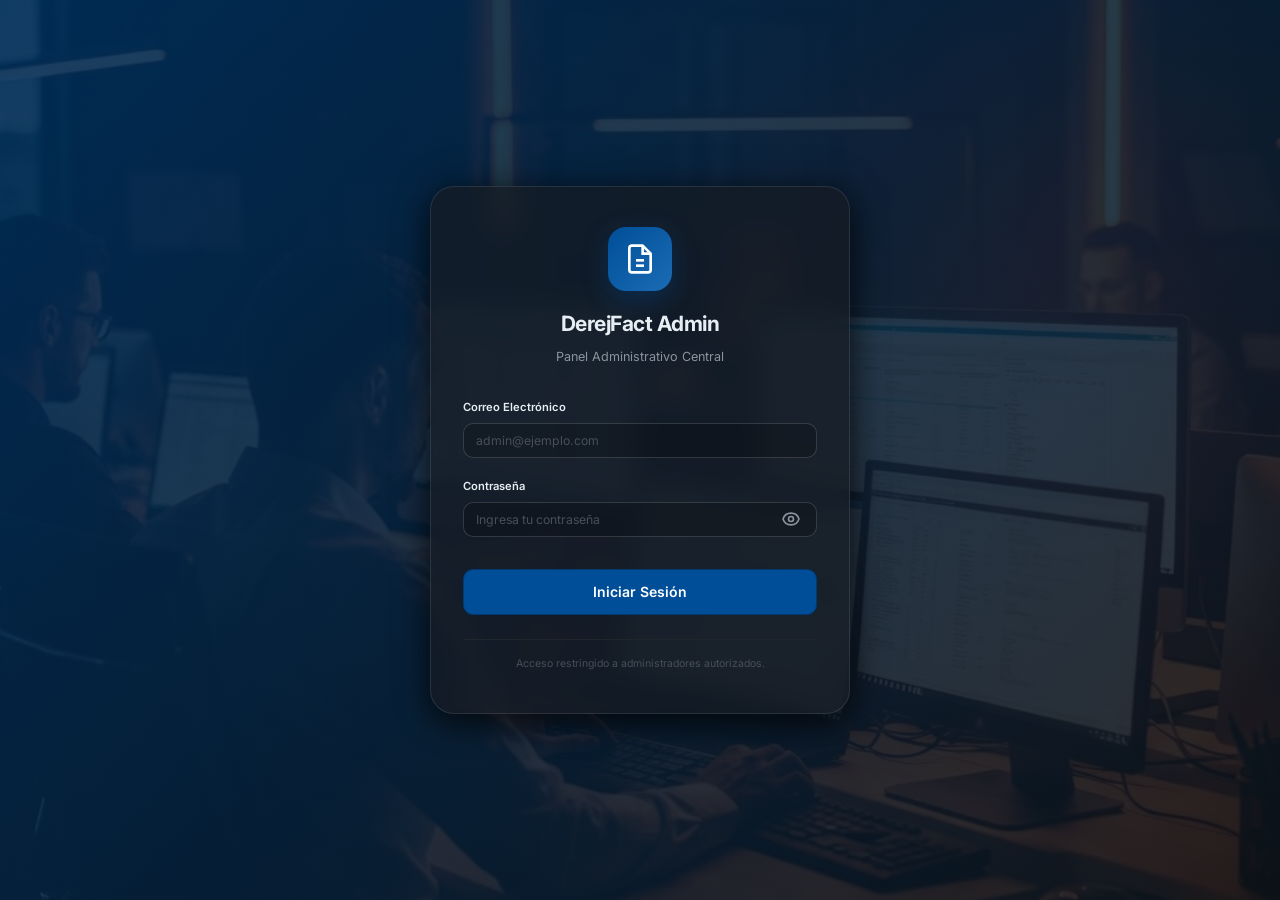
==== index.html @ fd986bae "feat: implement initial dashboard and module pages for admin interface" ====
<!DOCTYPE html>
<html lang="es" data-theme="dark">
<head>
    <meta charset="UTF-8">
    <meta name="viewport" content="width=device-width, initial-scale=1.0">
    <title>Login - DerejFact Admin</title>
    <!-- Configuración y Tokens de Diseño -->
    <script src="js/config.js"></script>
    <link href="https://fonts.googleapis.com/css2?family=Inter:wght@400;500;600;700&display=swap" rel="stylesheet">
    <link rel="stylesheet" href="css/variables.css">
    <link rel="stylesheet" href="css/components.css">
    <link rel="stylesheet" href="index.css">
</head>
<body>
    <div class="login-wrapper">
        <div class="login-overlay"></div>
        <div class="login-card card">
            
            <div class="login-header">
                <div class="login-logo">
                    <svg xmlns="http://www.w3.org/2000/svg" fill="none" viewBox="0 0 24 24" stroke="currentColor" stroke-width="2">
                        <path stroke-linecap="round" stroke-linejoin="round" d="M14 2H6a2 2 0 0 0-2 2v16a2 2 0 0 0 2 2h12a2 2 0 0 0 2-2V8z"></path>
                        <polyline points="14 2 14 8 20 8"></polyline>
                        <line x1="9" y1="13" x2="15" y2="13"></line>
                        <line x1="9" y1="17" x2="15" y2="17"></line>
                    </svg>
                </div>
                <h1 class="login-title">DerejFact Admin</h1>
                <p class="login-subtitle">Panel Administrativo Central</p>
            </div>

            <form id="loginForm" class="login-form">
                <div class="form-group">
                    <label class="form-label" for="email">Correo Electrónico</label>
                    <input type="email" id="email" class="form-input" placeholder="admin@ejemplo.com" required autocomplete="email">
                </div>

                <div class="form-group">
                    <label class="form-label" for="password">Contraseña</label>
                    <div class="password-wrapper">
                        <input type="password" id="password" class="form-input" placeholder="Ingresa tu contraseña" required autocomplete="current-password">
                        <button type="button" class="btn-toggle-password" id="btnTogglePassword" aria-label="Mostrar contraseña">
                            <svg xmlns="http://www.w3.org/2000/svg" fill="none" viewBox="0 0 24 24" stroke="currentColor" stroke-width="2" class="eye-icon">
                                <path stroke-linecap="round" stroke-linejoin="round" d="M15 12a3 3 0 11-6 0 3 3 0 016 0z" />
                                <path stroke-linecap="round" stroke-linejoin="round" d="M2.458 12C3.732 7.943 7.523 5 12 5c4.478 0 8.268 2.943 9.542 7-1.274 4.057-5.064 7-9.542 7-4.477 0-8.268-2.943-9.542-7z" />
                            </svg>
                        </button>
                    </div>
                </div>

                <div class="form-actions">
                    <button type="submit" class="btn btn-primary btn-submit" id="submitBtn">
                        <span class="btn-text">Iniciar Sesión</span>
                        <div class="spinner-inline hidden" id="loginSpinner">
                            <svg class="spinner" viewBox="0 0 50 50">
                                <circle class="path" cx="25" cy="25" r="20" fill="none" stroke-width="5"></circle>
                            </svg>
                        </div>
                    </button>
                </div>
            </form>

            <div class="login-footer">
                <p class="form-hint">Acceso restringido a administradores autorizados.</p>
            </div>
        </div>
    </div>

    <div id="toastContainer" class="toast-container"></div>

    <script src="js/auth.js"></script>
    <script src="js/layout.js"></script>
    <script src="index.js"></script>
</body>
</html>
---- css/variables.css ----
/* ============================================================
   DerejFact Admin — Design Tokens
   Dark mode por defecto. Light mode con data-theme="light"
   ============================================================ */

:root {
  /* ── Colores primarios ─────────────────────────────────── */
  --primary:         #004e98;
  --primary-dark:    #003a72;
  --primary-light:   #1a6cb5;
  --primary-glow:    rgba(0, 78, 152, 0.35);
  --primary-subtle:  rgba(0, 78, 152, 0.12);

  /* ── Verde fiscal (e-CF / DGII) ────────────────────────── */
  --accent:          #00a651;
  --accent-dark:     #008040;
  --accent-subtle:   rgba(0, 166, 81, 0.12);

  /* ── Estados ──────────────────────────────────────────── */
  --danger:          #f44336;
  --danger-dark:     #c62828;
  --danger-subtle:   rgba(244, 67, 54, 0.12);
  --warning:         #f59e0b;
  --warning-dark:    #b45309;
  --warning-subtle:  rgba(245, 158, 11, 0.12);
  --info:            #0288d1;
  --info-subtle:     rgba(2, 136, 209, 0.12);

  /* ── Fondo y superficies (DARK MODE — default) ────────── */
  --bg:              #0d1117;
  --bg-secondary:    #161b22;
  --surface:         #1c2333;
  --surface-2:       #222d42;
  --surface-hover:   #263045;
  --border:          #30363d;
  --border-subtle:   #21262d;

  /* ── Texto (DARK MODE) ────────────────────────────────── */
  --text:            #e6edf3;
  --text-muted:      #8b949e;
  --text-disabled:   #484f58;

  /* ── Sidebar (DARK MODE) ──────────────────────────────── */
  --sidebar-bg:           #010409;
  --sidebar-border:       #21262d;
  --sidebar-item-hover:   #1c2333;
  --sidebar-item-active:  #1a3a5c;
  --sidebar-text:         #8b949e;
  --sidebar-text-active:  #e6edf3;
  --sidebar-icon-active:  #004e98;
  --sidebar-width:        260px;
  --topbar-height:        60px;

  /* ── Tipografía ───────────────────────────────────────── */
  --font:       'Inter', system-ui, -apple-system, sans-serif;
  --font-mono:  'JetBrains Mono', 'Fira Code', 'Consolas', monospace;

  /* ── Sombras ──────────────────────────────────────────── */
  --shadow-sm:   0 1px 3px rgba(0, 0, 0, 0.4);
  --shadow:      0 4px 12px rgba(0, 0, 0, 0.5);
  --shadow-lg:   0 10px 30px rgba(0, 0, 0, 0.6);
  --shadow-glow: 0 0 24px rgba(0, 78, 152, 0.4);

  /* ── Bordes redondeados ───────────────────────────────── */
  --radius-sm:   6px;
  --radius:      10px;
  --radius-lg:   16px;
  --radius-xl:   24px;
  --radius-full: 9999px;

  /* ── Transiciones ─────────────────────────────────────── */
  --transition:      0.18s ease;
  --transition-slow: 0.35s ease;

  /* ── Z-index ──────────────────────────────────────────── */
  --z-sidebar: 100;
  --z-topbar:  90;
  --z-modal:   200;
  --z-toast:   300;
}

/* ── Light mode (activado con data-theme="light") ────────── */
[data-theme="light"] {
  --bg:             #f4f6fa;
  --bg-secondary:   #eef0f5;
  --surface:        #ffffff;
  --surface-2:      #f8f9fd;
  --surface-hover:  #f0f3fa;
  --border:         #e2e8f0;
  --border-subtle:  #eef2f7;
  --text:           #1a2332;
  --text-muted:     #64748b;
  --text-disabled:  #cbd5e0;

  --sidebar-bg:           #002d5a;
  --sidebar-border:       #003a72;
  --sidebar-item-hover:   #003a72;
  --sidebar-item-active:  #004e98;
  --sidebar-text:         #93c5fd;
  --sidebar-text-active:  #ffffff;
  --sidebar-icon-active:  #60b4ff;

  --shadow-sm:   0 1px 3px rgba(0, 0, 0, 0.06);
  --shadow:      0 4px 12px rgba(0, 0, 0, 0.1);
  --shadow-lg:   0 10px 30px rgba(0, 0, 0, 0.14);
  --shadow-glow: 0 0 24px rgba(0, 78, 152, 0.2);
}

/* ── Reset base ───────────────────────────────────────────── */
*, *::before, *::after { box-sizing: border-box; margin: 0; padding: 0; }

html { font-size: 14px; }

body {
  font-family: var(--font);
  background-color: var(--bg);
  color: var(--text);
  line-height: 1.6;
  -webkit-font-smoothing: antialiased;
}

a { color: var(--primary-light); text-decoration: none; }
a:hover { text-decoration: underline; }

svg { display: block; }

::-webkit-scrollbar { width: 6px; height: 6px; }
::-webkit-scrollbar-track { background: var(--bg-secondary); }
::-webkit-scrollbar-thumb { background: var(--border); border-radius: var(--radius-full); }
::-webkit-scrollbar-thumb:hover { background: var(--text-disabled); }
---- css/components.css ----
/* ============================================================
   DerejFact Admin — Components
   Buttons, Cards, Tables, Badges, Modals, Toasts, Forms
   ============================================================ */

/* ── BUTTONS ──────────────────────────────────────────────── */
.btn {
  display: inline-flex; align-items: center; gap: 7px;
  padding: 8px 16px; border-radius: var(--radius); font-family: var(--font);
  font-size: 0.85rem; font-weight: 600; cursor: pointer; border: 1px solid transparent;
  transition: background var(--transition), border-color var(--transition),
              box-shadow var(--transition), transform var(--transition);
  white-space: nowrap; text-decoration: none;
}
.btn:active { transform: scale(0.97); }
.btn svg { width: 16px; height: 16px; flex-shrink: 0; }
.btn:disabled { opacity: 0.5; cursor: not-allowed; pointer-events: none; }

.btn-primary { background: var(--primary); color: #fff; border-color: var(--primary-dark); }
.btn-primary:hover { background: var(--primary-dark); box-shadow: var(--shadow-glow); }

.btn-accent { background: var(--accent); color: #fff; border-color: var(--accent-dark); }
.btn-accent:hover { background: var(--accent-dark); }

.btn-danger { background: var(--danger); color: #fff; border-color: var(--danger-dark); }
.btn-danger:hover { background: var(--danger-dark); }

.btn-outline {
  background: transparent; color: var(--text-muted); border-color: var(--border);
}
.btn-outline:hover { background: var(--surface); color: var(--text); border-color: var(--text-muted); }

.btn-ghost { background: transparent; border-color: transparent; color: var(--text-muted); }
.btn-ghost:hover { background: var(--surface-hover); color: var(--text); }

.btn-sm { padding: 5px 10px; font-size: 0.78rem; }
.btn-icon { padding: 7px; border-radius: var(--radius-sm); }

/* ── CARDS ────────────────────────────────────────────────── */
.card {
  background: var(--surface); border: 1px solid var(--border);
  border-radius: var(--radius-lg); padding: 20px; box-shadow: var(--shadow-sm);
}
.card-header {
  display: flex; align-items: center; justify-content: space-between;
  margin-bottom: 16px; padding-bottom: 14px; border-bottom: 1px solid var(--border-subtle);
}
.card-title { font-size: 1rem; font-weight: 600; color: var(--text); }

/* KPI Cards */
.kpi-grid {
  display: grid;
  grid-template-columns: repeat(auto-fill, minmax(180px, 1fr));
  gap: 16px;
  margin-bottom: 24px;
}
.kpi-card {
  background: var(--surface); border: 1px solid var(--border);
  border-radius: var(--radius-lg); padding: 18px 20px;
  display: flex; align-items: flex-start; gap: 14px;
  transition: box-shadow var(--transition), transform var(--transition), border-color var(--transition);
  cursor: default;
}
.kpi-card:hover { box-shadow: var(--shadow); transform: translateY(-1px); border-color: var(--primary); }
.kpi-icon {
  width: 44px; height: 44px; border-radius: var(--radius);
  display: flex; align-items: center; justify-content: center; flex-shrink: 0;
}
.kpi-icon svg { width: 22px; height: 22px; }
.kpi-icon.blue { background: var(--primary-subtle); color: var(--primary-light); }
.kpi-icon.green { background: var(--accent-subtle); color: var(--accent); }
.kpi-icon.red { background: var(--danger-subtle); color: var(--danger); }
.kpi-icon.yellow { background: var(--warning-subtle); color: var(--warning); }
.kpi-icon.info { background: var(--info-subtle); color: var(--info); }
.kpi-info { display: flex; flex-direction: column; gap: 2px; min-width: 0; }
.kpi-value { font-size: 1.6rem; font-weight: 700; color: var(--text); line-height: 1; }
.kpi-label { font-size: 0.75rem; color: var(--text-muted); font-weight: 500; }
.kpi-sub { font-size: 0.7rem; color: var(--text-disabled); margin-top: 2px; }

/* ── TABLES ───────────────────────────────────────────────── */
.table-wrapper {
  background: var(--surface); border: 1px solid var(--border);
  border-radius: var(--radius-lg); overflow: hidden; box-shadow: var(--shadow-sm);
}
.table-header-bar {
  display: flex; align-items: center; justify-content: space-between;
  padding: 16px 20px; border-bottom: 1px solid var(--border-subtle);
  background: var(--bg-secondary);
}
.table-title { font-size: 0.9rem; font-weight: 600; color: var(--text); }
.table-count { font-size: 0.78rem; color: var(--text-muted); margin-left: 8px; }

.data-table { width: 100%; border-collapse: collapse; }
.data-table th {
  background: var(--bg-secondary); color: var(--text-muted);
  font-size: 0.72rem; font-weight: 600; text-transform: uppercase;
  letter-spacing: 0.7px; padding: 11px 16px; text-align: left;
  border-bottom: 1px solid var(--border); white-space: nowrap;
}
.data-table td { padding: 13px 16px; border-bottom: 1px solid var(--border-subtle); vertical-align: middle; font-size: 0.85rem; }
.data-table tbody tr { transition: background var(--transition); }
.data-table tbody tr:last-child td { border-bottom: none; }
.data-table tbody tr:hover { background: var(--surface-hover); }

/* ── BADGES ───────────────────────────────────────────────── */
.badge {
  display: inline-flex; align-items: center; gap: 5px;
  padding: 3px 10px; border-radius: var(--radius-full);
  font-size: 0.72rem; font-weight: 600; white-space: nowrap;
}
.badge::before { content: ''; width: 6px; height: 6px; border-radius: 50%; }
.badge-green { background: var(--accent-subtle); color: var(--accent); }
.badge-green::before { background: var(--accent); }
.badge-blue { background: var(--primary-subtle); color: var(--primary-light); }
.badge-blue::before { background: var(--primary-light); }
.badge-red { background: var(--danger-subtle); color: var(--danger); }
.badge-red::before { background: var(--danger); }
.badge-yellow { background: var(--warning-subtle); color: var(--warning-dark); }
.badge-yellow::before { background: var(--warning); }
.badge-gray { background: var(--surface-2); color: var(--text-muted); }
.badge-gray::before { background: var(--text-disabled); }

/* ── PROGRESS BAR ─────────────────────────────────────────── */
.progress-bar { height: 6px; background: var(--border); border-radius: var(--radius-full); overflow: hidden; min-width: 80px; }
.progress-fill { height: 100%; border-radius: var(--radius-full); transition: width 0.6s ease; background: var(--accent); }
.progress-fill.danger { background: var(--danger); }
.progress-fill.warning { background: var(--warning); }

/* ── EMPTY STATE ──────────────────────────────────────────── */
.empty-state {
  display: flex; flex-direction: column; align-items: center; justify-content: center;
  padding: 60px 24px; gap: 12px; color: var(--text-muted);
}
.empty-state svg { width: 48px; height: 48px; opacity: 0.35; }
.empty-state-title { font-size: 0.95rem; font-weight: 600; color: var(--text-muted); }
.empty-state-desc { font-size: 0.82rem; color: var(--text-disabled); text-align: center; }

/* ── LOADING SPINNER ──────────────────────────────────────── */
.spinner-wrapper { display: flex; align-items: center; justify-content: center; padding: 60px; }
.spinner {
  width: 36px; height: 36px; border: 3px solid var(--border);
  border-top-color: var(--primary); border-radius: 50%;
  animation: spin 0.7s linear infinite;
}
@keyframes spin { to { transform: rotate(360deg); } }

/* ── MODAL ────────────────────────────────────────────────── */
.modal-overlay {
  position: fixed; inset: 0; background: rgba(0,0,0,0.7);
  display: flex; align-items: center; justify-content: center;
  z-index: var(--z-modal); padding: 16px;
  opacity: 0; pointer-events: none; transition: opacity var(--transition);
}
.modal-overlay.open { opacity: 1; pointer-events: all; }
.modal {
  background: var(--surface); border: 1px solid var(--border);
  border-radius: var(--radius-xl); width: 100%; max-width: 560px;
  max-height: 90vh; display: flex; flex-direction: column;
  box-shadow: var(--shadow-lg);
  transform: scale(0.95) translateY(10px); transition: transform var(--transition);
}
.modal-overlay.open .modal { transform: scale(1) translateY(0); }
.modal-lg { max-width: 720px; }

.modal-header {
  padding: 20px 24px 16px; border-bottom: 1px solid var(--border-subtle);
  display: flex; align-items: center; justify-content: space-between; flex-shrink: 0;
}
.modal-title { font-size: 1.05rem; font-weight: 700; color: var(--text); }
.modal-close {
  background: none; border: none; color: var(--text-muted); cursor: pointer;
  padding: 4px; border-radius: var(--radius-sm); display: flex;
  align-items: center; justify-content: center; transition: background var(--transition), color var(--transition);
}
.modal-close:hover { background: var(--surface-hover); color: var(--text); }
.modal-close svg { width: 20px; height: 20px; }

.modal-body { padding: 20px 24px; overflow-y: auto; flex: 1; }
.modal-footer { padding: 16px 24px 20px; border-top: 1px solid var(--border-subtle); display: flex; justify-content: flex-end; gap: 10px; flex-shrink: 0; }

/* API Key reveal modal */
.token-reveal-banner {
  background: var(--warning-subtle); border: 1px solid var(--warning);
  border-radius: var(--radius); padding: 12px 16px; margin-bottom: 16px;
  display: flex; gap: 10px; align-items: flex-start;
}
.token-reveal-banner svg { width: 18px; height: 18px; color: var(--warning); flex-shrink: 0; margin-top: 2px; }
.token-reveal-banner p { font-size: 0.82rem; color: var(--warning-dark); font-weight: 500; }
.token-box {
  background: var(--bg); border: 1px solid var(--border); border-radius: var(--radius);
  padding: 12px 16px; font-family: var(--font-mono); font-size: 0.8rem;
  color: var(--accent); word-break: break-all; line-height: 1.6;
  margin-bottom: 12px; user-select: all;
}
.btn-copy-token { width: 100%; justify-content: center; }
.btn-copy-token.copied { background: var(--accent); border-color: var(--accent-dark); }

/* ── FORMS ────────────────────────────────────────────────── */
.form-grid { display: grid; gap: 16px; }
.form-grid-2 { grid-template-columns: 1fr 1fr; }
.form-group { display: flex; flex-direction: column; gap: 6px; }
.form-label { font-size: 0.8rem; font-weight: 600; color: var(--text-muted); }
.form-label .required { color: var(--danger); margin-left: 3px; }
.form-input, .form-select, .form-textarea {
  padding: 9px 12px; background: var(--bg-secondary); border: 1px solid var(--border);
  border-radius: var(--radius); color: var(--text); font-family: var(--font); font-size: 0.875rem;
  transition: border-color var(--transition), box-shadow var(--transition); width: 100%;
}
.form-input::placeholder, .form-textarea::placeholder { color: var(--text-disabled); }
.form-input:focus, .form-select:focus, .form-textarea:focus {
  outline: none; border-color: var(--primary); box-shadow: 0 0 0 3px var(--primary-subtle);
}
.form-textarea { resize: vertical; min-height: 80px; }
.form-hint { font-size: 0.75rem; color: var(--text-disabled); }
.form-section-title { font-size: 0.78rem; font-weight: 700; text-transform: uppercase; letter-spacing: 0.8px; color: var(--text-muted); padding-top: 8px; margin-bottom: -4px; }
.form-divider { border: none; border-top: 1px solid var(--border-subtle); margin: 4px 0; }

/* Checkbox / Toggle */
.form-check { display: flex; align-items: center; gap: 10px; cursor: pointer; }
.form-check input[type="checkbox"] { width: 16px; height: 16px; accent-color: var(--primary); cursor: pointer; }
.form-check-label { font-size: 0.85rem; color: var(--text); cursor: pointer; }

/* Tag input for scopes / IPs */
.tags-input-wrapper {
  background: var(--bg-secondary); border: 1px solid var(--border);
  border-radius: var(--radius); padding: 6px 10px; display: flex; flex-wrap: wrap;
  gap: 6px; min-height: 42px; cursor: text;
  transition: border-color var(--transition), box-shadow var(--transition);
}
.tags-input-wrapper:focus-within { border-color: var(--primary); box-shadow: 0 0 0 3px var(--primary-subtle); }
.tag-item {
  background: var(--primary-subtle); color: var(--primary-light); border: 1px solid var(--primary);
  border-radius: var(--radius-full); padding: 2px 10px; font-size: 0.75rem; font-weight: 500;
  display: flex; align-items: center; gap: 6px;
}
.tag-remove { background: none; border: none; color: inherit; cursor: pointer; padding: 0; line-height: 1; font-size: 1rem; opacity: 0.7; }
.tag-remove:hover { opacity: 1; }
.tags-input { border: none; background: transparent; color: var(--text); font-family: var(--font); font-size: 0.85rem; outline: none; flex: 1; min-width: 80px; }

/* ── TOAST NOTIFICATIONS ──────────────────────────────────── */
.toast-container {
  position: fixed; bottom: 24px; right: 24px;
  display: flex; flex-direction: column; gap: 10px;
  z-index: var(--z-toast); pointer-events: none;
}
.toast {
  display: flex; align-items: flex-start; gap: 12px;
  background: var(--surface); border: 1px solid var(--border);
  border-radius: var(--radius-lg); padding: 14px 18px; min-width: 280px; max-width: 380px;
  box-shadow: var(--shadow-lg); pointer-events: all;
  animation: slideInRight 0.3s ease, fadeOut 0.3s ease 3.7s forwards;
}
.toast.success { border-left: 3px solid var(--accent); }
.toast.error { border-left: 3px solid var(--danger); }
.toast.warning { border-left: 3px solid var(--warning); }
.toast.info { border-left: 3px solid var(--info); }
.toast-icon { width: 18px; height: 18px; flex-shrink: 0; margin-top: 1px; }
.toast.success .toast-icon { color: var(--accent); }
.toast.error .toast-icon { color: var(--danger); }
.toast.warning .toast-icon { color: var(--warning); }
.toast.info .toast-icon { color: var(--info); }
.toast-body { flex: 1; }
.toast-title { font-size: 0.85rem; font-weight: 600; color: var(--text); }
.toast-message { font-size: 0.8rem; color: var(--text-muted); margin-top: 2px; }

@keyframes slideInRight { from { transform: translateX(100%); opacity: 0; } to { transform: translateX(0); opacity: 1; } }
@keyframes fadeOut { from { opacity: 1; } to { opacity: 0; pointer-events: none; } }

/* ── TABS ─────────────────────────────────────────────────── */
.tabs { display: flex; gap: 4px; padding: 4px; background: var(--bg-secondary); border-radius: var(--radius); width: fit-content; margin-bottom: 16px; }
.tab-btn {
  padding: 7px 16px; border-radius: var(--radius-sm); border: none; background: transparent;
  color: var(--text-muted); font-family: var(--font); font-size: 0.82rem; font-weight: 600;
  cursor: pointer; transition: background var(--transition), color var(--transition);
}
.tab-btn:hover { color: var(--text); }
.tab-btn.active { background: var(--surface); color: var(--text); box-shadow: var(--shadow-sm); }

/* ── ACTION BUTTONS (table row) ───────────────────────────── */
.action-btns { display: flex; gap: 6px; }

/* ── CONFIRM DIALOG ───────────────────────────────────────── */
.confirm-dialog { max-width: 400px; }
.confirm-dialog .modal-body { text-align: center; padding: 28px 24px 16px; }
.confirm-dialog .confirm-icon { width: 52px; height: 52px; margin: 0 auto 12px; border-radius: var(--radius-full); display: flex; align-items: center; justify-content: center; }
.confirm-icon.danger { background: var(--danger-subtle); color: var(--danger); }
.confirm-icon.warning { background: var(--warning-subtle); color: var(--warning); }
.confirm-icon svg { width: 26px; height: 26px; }
.confirm-text { font-size: 0.9rem; color: var(--text-muted); }

/* ── CHART WRAPPER ────────────────────────────────────────── */
.charts-grid { display: grid; grid-template-columns: 1fr 1fr; gap: 20px; margin-bottom: 24px; }
.chart-card { background: var(--surface); border: 1px solid var(--border); border-radius: var(--radius-lg); padding: 20px; }
.chart-title { font-size: 0.88rem; font-weight: 600; color: var(--text); margin-bottom: 16px; }
.chart-container { position: relative; height: 220px; }

@media (max-width: 900px) { .charts-grid { grid-template-columns: 1fr; } .form-grid-2 { grid-template-columns: 1fr; } }
---- index.css ----
/* ============================================================
   DerejFact Admin — Login Styles
   ============================================================ */

body, html {
    height: 100%;
    margin: 0;
    overflow: hidden;
}

.login-wrapper {
    position: relative;
    width: 100%;
    height: 100vh;
    display: flex;
    align-items: center;
    justify-content: center;
    background: url('public/background.jpg') center/cover no-repeat;
    background-color: var(--bg); /* Fallback */
}

/* Overlay gradient para oscurecer el fondo y darle tono azul */
.login-overlay {
    position: absolute;
    inset: 0;
    background: linear-gradient(135deg, rgba(0, 45, 90, 0.9) 0%, rgba(13, 17, 23, 0.85) 100%);
    z-index: 1;
}

.login-card {
    position: relative;
    z-index: 2;
    width: 100%;
    max-width: 420px;
    padding: 40px 32px;
    background: rgba(22, 27, 34, 0.7); /* Dark surface with transparency for glassmorphism */
    backdrop-filter: blur(12px);
    -webkit-backdrop-filter: blur(12px);
    border: 1px solid rgba(255, 255, 255, 0.1);
    box-shadow: var(--shadow-lg), 0 0 40px rgba(0, 0, 0, 0.3);
    border-radius: var(--radius-xl);
    animation: slideUpFade 0.6s ease-out forwards;
}

.login-header {
    text-align: center;
    margin-bottom: 32px;
}

.login-logo {
    width: 64px;
    height: 64px;
    margin: 0 auto 16px;
    background: linear-gradient(135deg, var(--primary), var(--primary-light));
    border-radius: 18px;
    display: flex;
    align-items: center;
    justify-content: center;
    box-shadow: 0 8px 24px var(--primary-glow);
}

.login-logo svg {
    width: 32px;
    height: 32px;
    color: #fff;
}

.login-title {
    font-size: 1.5rem;
    font-weight: 700;
    color: var(--text);
    margin-bottom: 6px;
    letter-spacing: -0.5px;
}

.login-subtitle {
    font-size: 0.9rem;
    color: var(--text-muted);
}

.login-form {
    display: flex;
    flex-direction: column;
    gap: 20px;
}

.password-wrapper {
    position: relative;
    display: flex;
    align-items: center;
}

.password-wrapper .form-input {
    padding-right: 44px;
}

.btn-toggle-password {
    position: absolute;
    right: 12px;
    background: none;
    border: none;
    color: var(--text-muted);
    cursor: pointer;
    padding: 4px;
    display: flex;
    align-items: center;
    justify-content: center;
    border-radius: var(--radius-sm);
    transition: color var(--transition), background var(--transition);
}

.btn-toggle-password:hover {
    color: var(--text);
    background: var(--surface-hover);
}

.btn-toggle-password svg {
    width: 20px;
    height: 20px;
}

.form-actions {
    margin-top: 12px;
}

.btn-submit {
    width: 100%;
    justify-content: center;
    padding: 12px;
    font-size: 1rem;
    height: 46px;
    position: relative;
}

.login-footer {
    margin-top: 24px;
    text-align: center;
    border-top: 1px solid var(--border-subtle);
    padding-top: 16px;
}

/* Spinner Inline */
.spinner-inline {
    display: flex;
    align-items: center;
    justify-content: center;
    position: absolute;
    inset: 0;
}

.hidden {
    display: none !important;
}

/* Redefinir la vista clara de los inputs para contrastar bien en el dark bg transparente */
.login-card .form-input {
    background: rgba(0, 0, 0, 0.2);
    border-color: rgba(255, 255, 255, 0.15);
    color: #fff;
}
.login-card .form-input:focus {
    background: rgba(0, 0, 0, 0.4);
    border-color: var(--primary-light);
    box-shadow: 0 0 0 3px var(--primary-subtle);
}
.login-card .form-label {
    color: #e6edf3;
}

@keyframes slideUpFade {
    0% {
        opacity: 0;
        transform: translateY(30px) scale(0.95);
    }
    100% {
        opacity: 1;
        transform: translateY(0) scale(1);
    }
}
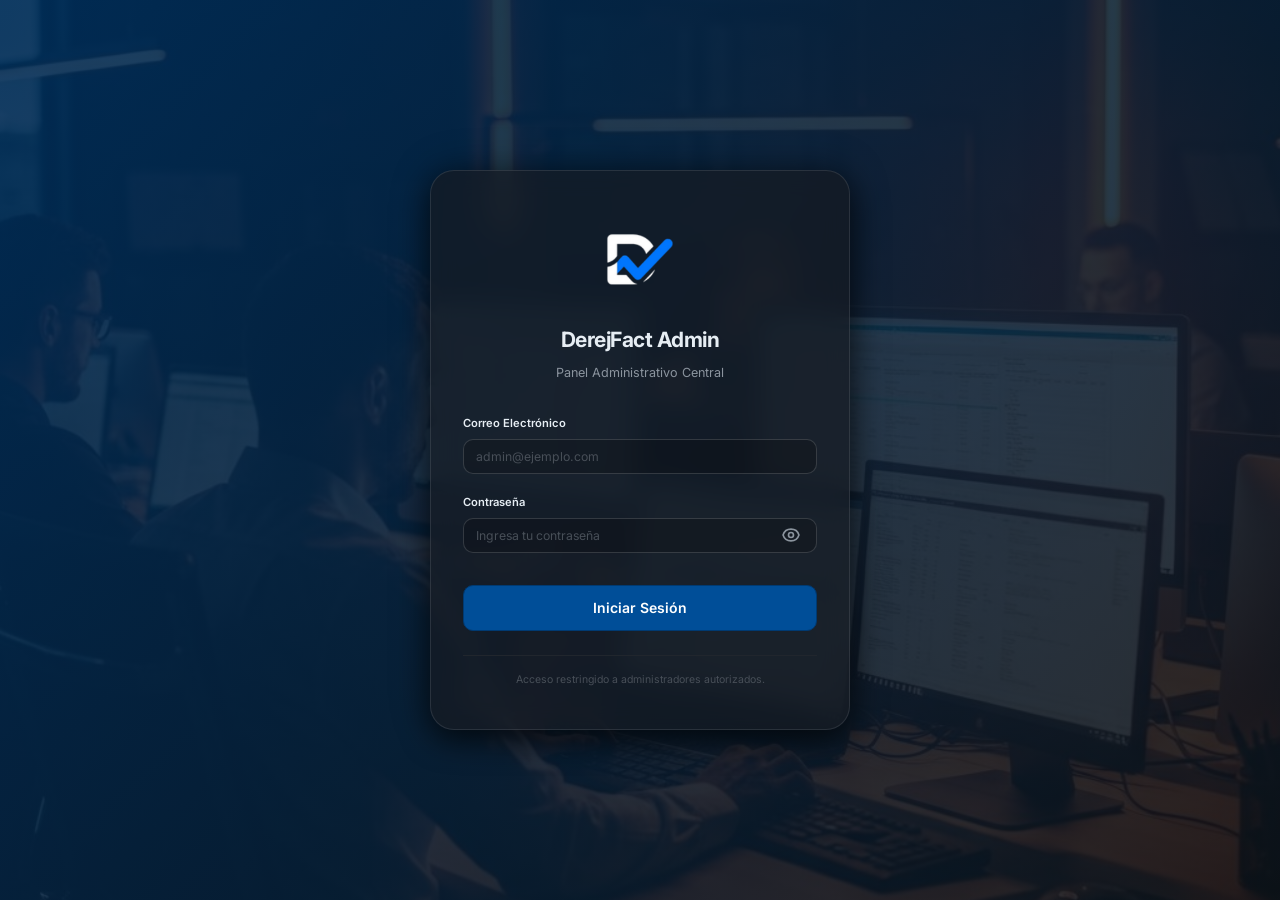
==== commit 1a2de6bf: "feat: reemplazar SVG por imagen en el logo y ajustar estilos de la interfaz de inicio de sesión" ====
--- a/index.html
+++ b/index.html
@@ -4,8 +4,10 @@
     <meta charset="UTF-8">
     <meta name="viewport" content="width=device-width, initial-scale=1.0">
     <title>Login - DerejFact Admin</title>
+   <!-- <link rel="shortcut icon" href="public/img/logo-p.ico" type="image/x-icon"> -->
     <!-- Configuración y Tokens de Diseño -->
     <script src="js/config.js"></script>
+    <script src="/js/icono-global.js"></script>
     <link href="https://fonts.googleapis.com/css2?family=Inter:wght@400;500;600;700&display=swap" rel="stylesheet">
     <link rel="stylesheet" href="css/variables.css">
     <link rel="stylesheet" href="css/components.css">
@@ -18,12 +20,7 @@
             
             <div class="login-header">
                 <div class="login-logo">
-                    <svg xmlns="http://www.w3.org/2000/svg" fill="none" viewBox="0 0 24 24" stroke="currentColor" stroke-width="2">
-                        <path stroke-linecap="round" stroke-linejoin="round" d="M14 2H6a2 2 0 0 0-2 2v16a2 2 0 0 0 2 2h12a2 2 0 0 0 2-2V8z"></path>
-                        <polyline points="14 2 14 8 20 8"></polyline>
-                        <line x1="9" y1="13" x2="15" y2="13"></line>
-                        <line x1="9" y1="17" x2="15" y2="17"></line>
-                    </svg>
+                    <img src="/public/img/logo-p.ico" alt="DerejFact" />
                 </div>
                 <h1 class="login-title">DerejFact Admin</h1>
                 <p class="login-subtitle">Panel Administrativo Central</p>
--- a/index.css
+++ b/index.css
@@ -48,21 +48,21 @@
 }
 
 .login-logo {
-    width: 64px;
-    height: 64px;
+    width: 96px;
+    height: 96px;
     margin: 0 auto 16px;
-    background: linear-gradient(135deg, var(--primary), var(--primary-light));
-    border-radius: 18px;
+    background: transparent;
+    border-radius: 0;
     display: flex;
     align-items: center;
     justify-content: center;
-    box-shadow: 0 8px 24px var(--primary-glow);
+    box-shadow: none;
 }
 
-.login-logo svg {
-    width: 32px;
-    height: 32px;
-    color: #fff;
+.login-logo img {
+    width: 72px;
+    height: 72px;
+    object-fit: contain;
 }
 
 .login-title {
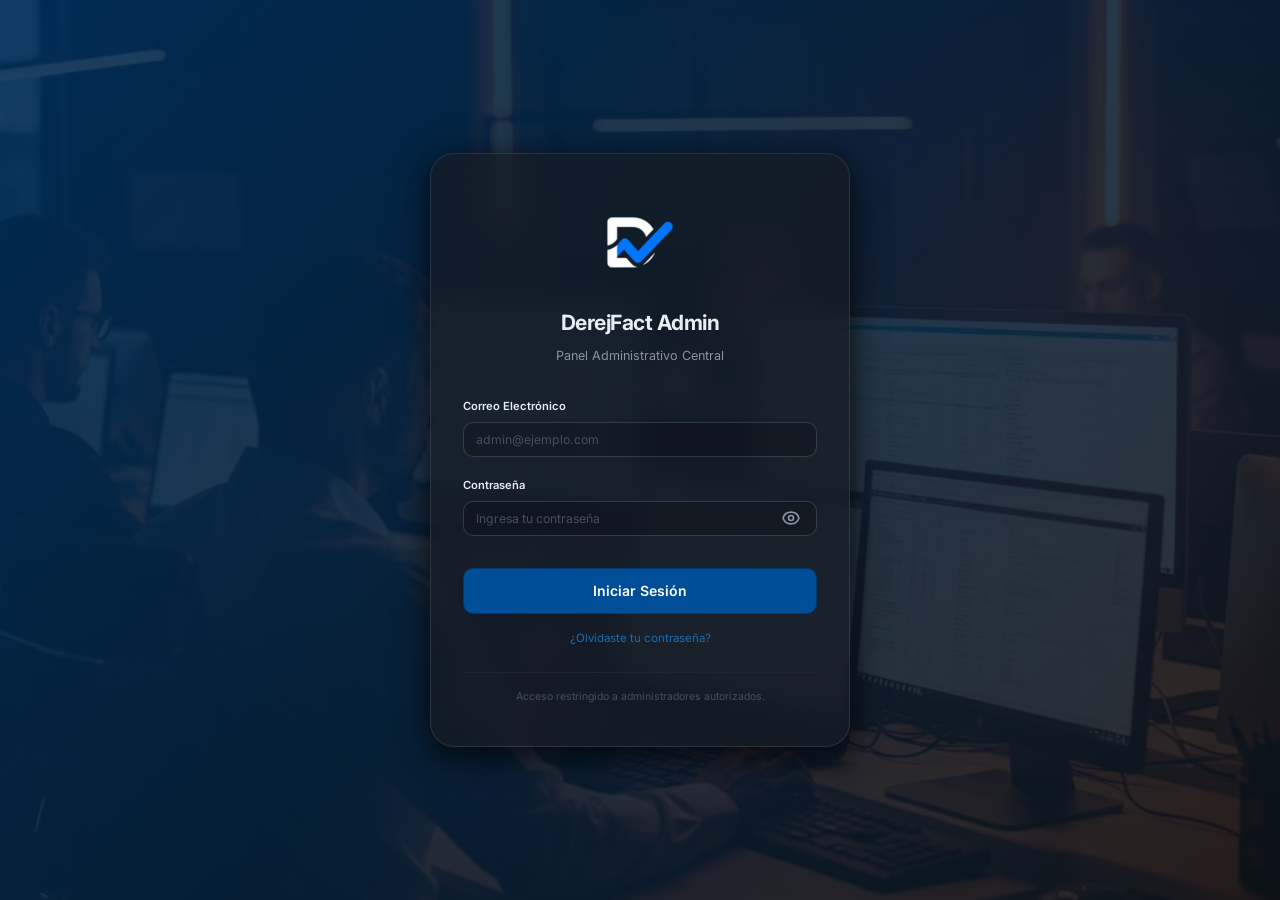
==== commit 3e2f56f8: "feat: implement admin dashboard pages for client, company, and service management" ====
--- a/index.html
+++ b/index.html
@@ -55,6 +55,10 @@
                         </div>
                     </button>
                 </div>
+
+                <div class="login-extras">
+                    <a href="pages/recover.html" class="link-recover">¿Olvidaste tu contraseña?</a>
+                </div>
             </form>
 
             <div class="login-footer">
@@ -66,6 +70,8 @@
     <div id="toastContainer" class="toast-container"></div>
 
     <script src="js/auth.js"></script>
+    <script src="js/api.js"></script>
+    <script src="js/forms.js"></script>
     <script src="js/layout.js"></script>
     <script src="index.js"></script>
 </body>
--- a/css/components.css
+++ b/css/components.css
@@ -295,3 +295,148 @@
 .chart-container { position: relative; height: 220px; }
 
 @media (max-width: 900px) { .charts-grid { grid-template-columns: 1fr; } .form-grid-2 { grid-template-columns: 1fr; } }
+
+/* ── FIELD ERRORS (DRF) ───────────────────────────────────── */
+.field-error { color: var(--danger); font-size: 0.78rem; margin-top: 4px; display: block; font-weight: 500; }
+input.has-error, select.has-error, textarea.has-error { border-color: var(--danger); }
+input.has-error:focus, select.has-error:focus, textarea.has-error:focus { box-shadow: 0 0 0 3px var(--danger-subtle); }
+
+/* ── WIZARD STEPS ─────────────────────────────────────────── */
+.wizard-steps { display: flex; align-items: center; justify-content: center; gap: 12px; margin-bottom: 28px; }
+.wizard-step { display: flex; align-items: center; gap: 10px; color: var(--text-muted); font-size: 0.85rem; font-weight: 500; }
+.wizard-step .step-num { width: 28px; height: 28px; border-radius: 50%; background: var(--bg-secondary); border: 1px solid var(--border); display: flex; align-items: center; justify-content: center; font-weight: 700; font-size: 0.8rem; }
+.wizard-step.active { color: var(--text); }
+.wizard-step.active .step-num { background: var(--primary); border-color: var(--primary); color: #fff; }
+.wizard-step.done .step-num { background: var(--accent); border-color: var(--accent); color: #fff; }
+.wizard-step.done .step-num::before { content: '✓'; }
+.wizard-step.done .step-num span { display: none; }
+.wizard-line { width: 36px; height: 1px; background: var(--border); }
+.wizard-line.done { background: var(--accent); }
+
+.wizard-panel { display: none; }
+.wizard-panel.active { display: block; }
+
+.success-card { text-align: center; padding: 36px 24px; }
+.success-card .success-icon { width: 64px; height: 64px; margin: 0 auto 16px; border-radius: 50%; background: var(--accent-subtle); color: var(--accent); display: flex; align-items: center; justify-content: center; }
+.success-card .success-icon svg { width: 32px; height: 32px; }
+.success-card h2 { font-size: 1.25rem; margin-bottom: 8px; color: var(--text); }
+.success-card p { color: var(--text-muted); margin-bottom: 24px; }
+.success-card .summary { background: var(--bg-secondary); border: 1px solid var(--border-subtle); border-radius: var(--radius); padding: 16px; margin: 20px 0; text-align: left; }
+.success-card .summary-row { display: flex; justify-content: space-between; padding: 6px 0; font-size: 0.85rem; }
+.success-card .summary-row .label { color: var(--text-muted); }
+.success-card .summary-row .value { color: var(--text); font-family: var(--font-mono); font-size: 0.78rem; word-break: break-all; max-width: 60%; text-align: right; }
+
+/* ── RECOVER PAGE ─────────────────────────────────────────── */
+.recover-success { text-align: center; padding: 12px 0 4px; }
+.recover-success .success-icon { width: 56px; height: 56px; margin: 0 auto 14px; border-radius: 50%; background: var(--accent-subtle); color: var(--accent); display: flex; align-items: center; justify-content: center; }
+.recover-success .success-icon svg { width: 28px; height: 28px; }
+.recover-success h2 { font-size: 1.05rem; color: var(--text); margin-bottom: 6px; }
+.recover-success p { color: var(--text-muted); font-size: 0.85rem; margin-bottom: 16px; }
+.countdown-text { color: var(--text-disabled); font-size: 0.8rem; }
+.countdown-text b { color: var(--text-muted); font-weight: 600; }
+
+/* ── DRAWER (panel lateral de detalle) ───────────────────── */
+.drawer-overlay {
+  position: fixed; inset: 0;
+  background: rgba(0, 0, 0, 0.6);
+  z-index: var(--z-modal);
+  opacity: 0; pointer-events: none;
+  transition: opacity var(--transition);
+}
+.drawer-overlay.open { opacity: 1; pointer-events: all; }
+
+.drawer {
+  position: absolute; top: 0; right: 0; bottom: 0;
+  width: 480px; max-width: 100%;
+  background: var(--bg-secondary);
+  border-left: 1px solid var(--border);
+  box-shadow: -8px 0 24px rgba(0,0,0,0.4);
+  display: flex; flex-direction: column;
+  transform: translateX(100%);
+  transition: transform var(--transition-slow);
+}
+.drawer-overlay.open .drawer { transform: translateX(0); }
+
+@media (max-width: 600px) { .drawer { width: 100%; } }
+
+.drawer-header {
+  padding: 20px 24px;
+  border-bottom: 1px solid var(--border);
+  display: flex; align-items: flex-start; justify-content: space-between;
+  gap: 12px;
+  flex-shrink: 0;
+}
+.drawer-title    { font-size: 1.1rem; font-weight: 700; color: var(--text); }
+.drawer-subtitle { font-size: 0.82rem; color: var(--text-muted); margin-top: 4px; }
+.drawer-close    { background: none; border: none; color: var(--text-muted); cursor: pointer; padding: 4px; border-radius: var(--radius-sm); display: flex; }
+.drawer-close:hover { background: var(--surface-hover); color: var(--text); }
+.drawer-close svg { width: 20px; height: 20px; }
+
+.drawer-body { flex: 1; overflow-y: auto; padding: 20px 24px 28px; }
+
+.drawer-section { margin-bottom: 28px; }
+.drawer-section:last-child { margin-bottom: 0; }
+.drawer-section-title {
+  font-size: 0.72rem; font-weight: 700; text-transform: uppercase;
+  letter-spacing: 0.8px; color: var(--text-muted);
+  margin-bottom: 12px; display: flex; align-items: center; gap: 8px;
+}
+.drawer-section-count { color: var(--text-disabled); font-weight: 500; }
+.drawer-section-actions { margin-top: 12px; }
+
+.drawer-info-grid { display: grid; gap: 0; }
+.drawer-info-row { display: flex; justify-content: space-between; padding: 8px 0; border-bottom: 1px solid var(--border-subtle); font-size: 0.85rem; gap: 12px; }
+.drawer-info-row:last-child { border-bottom: none; }
+.drawer-info-row .label { color: var(--text-muted); flex-shrink: 0; }
+.drawer-info-row .value { color: var(--text); font-weight: 500; text-align: right; max-width: 65%; word-break: break-word; }
+
+.admin-list { list-style: none; display: flex; flex-direction: column; gap: 8px; margin-bottom: 12px; }
+.admin-item {
+  background: var(--surface); border: 1px solid var(--border-subtle);
+  border-radius: var(--radius); padding: 10px 12px;
+  display: flex; align-items: center; gap: 10px;
+}
+.admin-avatar {
+  width: 32px; height: 32px; border-radius: 50%;
+  background: var(--primary-subtle); color: var(--primary-light);
+  display: flex; align-items: center; justify-content: center;
+  font-weight: 700; font-size: 0.78rem; flex-shrink: 0;
+}
+.admin-info { flex: 1; min-width: 0; }
+.admin-name { font-size: 0.85rem; font-weight: 600; color: var(--text); }
+.admin-email { font-size: 0.75rem; color: var(--text-muted); overflow: hidden; text-overflow: ellipsis; white-space: nowrap; }
+
+.drawer-add-admin { border-top: 1px dashed var(--border-subtle); padding-top: 12px; margin-top: 4px; }
+.drawer-add-admin > summary {
+  list-style: none; cursor: pointer; display: inline-flex;
+  align-items: center; gap: 6px;
+}
+.drawer-add-admin > summary::-webkit-details-marker { display: none; }
+.drawer-add-admin[open] > summary { display: none; }
+.drawer-form-actions { display: flex; gap: 8px; justify-content: flex-end; margin-top: 12px; }
+.drawer-form-actions .spinner-inline { display: flex; align-items: center; justify-content: center; position: absolute; inset: 0; }
+.drawer-form-actions button { position: relative; }
+.data-table tr.empresa-row:hover { background: var(--surface-hover); }
+
+input.readonly, input[readonly] { background: var(--surface); color: var(--text-muted); cursor: not-allowed; }
+
+/* ── PAGINATION ──────────────────────────────────────────── */
+.pagination-bar {
+  display: flex; align-items: center; justify-content: space-between;
+  padding: 12px 20px; border-top: 1px solid var(--border-subtle);
+  background: var(--bg-secondary); flex-wrap: wrap; gap: 10px;
+}
+.pagination-info { font-size: 0.8rem; color: var(--text-muted); }
+.pagination-controls { display: flex; align-items: center; gap: 6px; }
+.pagination-pages { display: flex; align-items: center; gap: 3px; }
+.pagination-btn {
+  min-width: 32px; height: 32px; display: inline-flex; align-items: center; justify-content: center;
+  padding: 0 8px; border-radius: var(--radius-sm); border: 1px solid transparent;
+  background: transparent; color: var(--text-muted); font-family: var(--font);
+  font-size: 0.8rem; font-weight: 600; cursor: pointer;
+  transition: background var(--transition), border-color var(--transition), color var(--transition);
+}
+.pagination-btn:hover { background: var(--surface-hover); color: var(--text); }
+.pagination-btn.active { background: var(--primary); color: #fff; border-color: var(--primary-dark); }
+.pagination-btn:disabled { opacity: 0.4; cursor: not-allowed; pointer-events: none; }
+.pagination-ellipsis { color: var(--text-disabled); font-size: 0.8rem; padding: 0 4px; }
--- a/index.css
+++ b/index.css
@@ -123,6 +123,22 @@
     margin-top: 12px;
 }
 
+.login-extras {
+    margin-top: -8px;
+    text-align: center;
+}
+
+.link-recover {
+    color: var(--primary-light);
+    font-size: 0.82rem;
+    text-decoration: none;
+    transition: color var(--transition);
+}
+.link-recover:hover {
+    color: #fff;
+    text-decoration: underline;
+}
+
 .btn-submit {
     width: 100%;
     justify-content: center;
